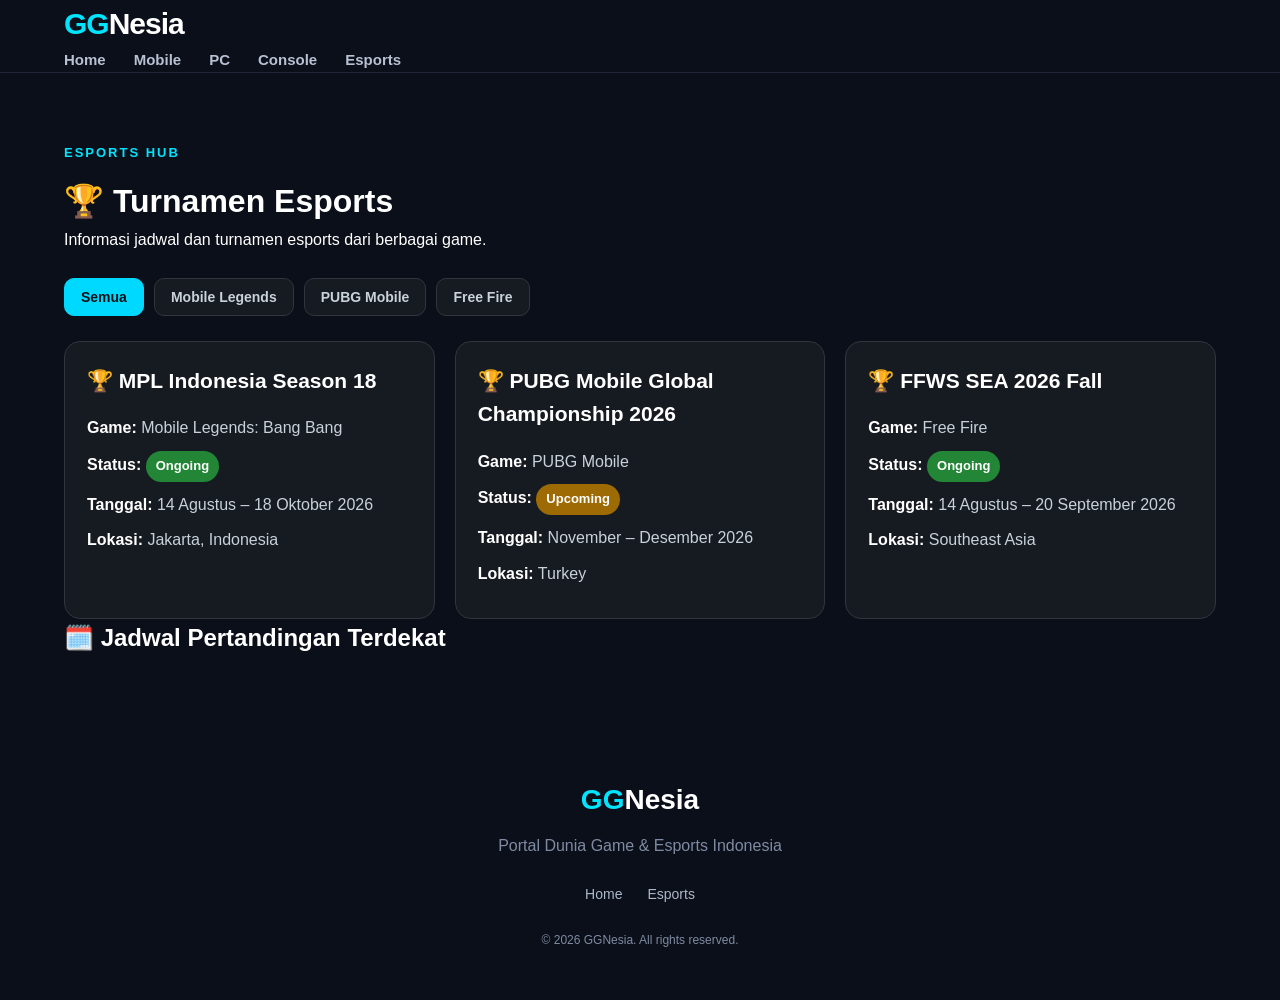
==== turnamen.html @ 0a623855 "Update turnamen.html" ====
<!DOCTYPE html>
<html lang="id">
<head>
    <meta charset="UTF-8">
    <meta name="viewport" content="width=device-width, initial-scale=1.0">
    <title>Turnamen Esports - GGNesia</title>
    <link rel="stylesheet" href="style.css">
</head>

<body>

<header class="header">
    <div class="container">
        <div class="logo">
            <span>GG</span>Nesia
        </div>

        <nav class="nav">
            <a href="index.html">Home</a>
            <a href="index.html">Mobile</a>
            <a href="index.html">PC</a>
            <a href="index.html">Console</a>
            <a href="index.html">Esports</a>
        </nav>
    </div>
</header>

<main class="container tournament-page">

    <p class="label">ESPORTS HUB</p>

    <h1>🏆 Turnamen Esports</h1>

    <p class="intro">
        Informasi jadwal dan turnamen esports dari berbagai game.
    </p>
<div class="tournament-filters">
    <button class="filter-btn active" data-game="all">Semua</button>
    <button class="filter-btn" data-game="Mobile Legends: Bang Bang">Mobile Legends</button>
    <button class="filter-btn" data-game="PUBG Mobile">PUBG Mobile</button>
    <button class="filter-btn" data-game="Free Fire">Free Fire</button>
</div>
    <div class="tournament-list" id="tournamentList"></div>
<h2 class="schedule-title">🗓️ Jadwal Pertandingan Terdekat</h2>

<div id="matchList"></div>
</main>

<footer class="footer">
    <div class="footer-logo">
        <span>GG</span>Nesia
    </div>

    <p>Portal Dunia Game & Esports Indonesia</p>

    <div class="footer-links">
        <a href="index.html">Home</a>
        <a href="index.html">Esports</a>
    </div>

    <p class="copyright">
        © 2026 GGNesia. All rights reserved.
    </p>
</footer>


<script>
let tournaments = [];

async function loadTournaments() {
    const list = document.getElementById("tournamentList");

    try {
        const response = await fetch("data/tournaments.json");
        tournaments = await response.json();

        showTournaments("all");
    } catch (error) {
        list.innerHTML = "<p>Gagal memuat data turnamen.</p>";
    }
}

function showTournaments(game) {
    const list = document.getElementById("tournamentList");

    const filtered = game === "all"
        ? tournaments
        : tournaments.filter(tournament => tournament.game === game);

    list.innerHTML = filtered.map(tournament => `
        <div class="tournament-card">
            <h2>🏆 ${tournament.name}</h2>
            <p><strong>Game:</strong> ${tournament.game}</p>
            <p><strong>Status:</strong> <span class="status-badge ${tournament.status.toLowerCase()}">${tournament.status}</span></p>
            <p><strong>Tanggal:</strong> ${tournament.date}</p>
            <p><strong>Lokasi:</strong> ${tournament.location}</p>
        </div>
    `).join("");
}
async function loadMatches() {
    const matchList = document.getElementById("matchList");

    try {
        const response = await fetch("data/matches.json");
        const matches = await response.json();

        matchList.innerHTML = matches.map(match => `
            <div class="match-card">
                <p class="match-tournament">${match.tournament}</p>
                <h3>${match.team1} ⚔️ ${match.team2}</h3>
                <p>📅 ${match.date}</p>
                <p>⏰ ${match.time}</p>
                <p>🎮 ${match.game}</p>
            </div>
        `).join("");

    } catch (error) {
        matchList.innerHTML = "<p>Gagal memuat jadwal pertandingan.</p>";
    }
}
document.querySelectorAll(".filter-btn").forEach(button => {
    button.addEventListener("click", () => {
        document.querySelectorAll(".filter-btn").forEach(btn => {
            btn.classList.remove("active");
        });

        button.classList.add("active");

        showTournaments(button.dataset.game);
    });
});

loadTournaments();
</script>


</body>
</html>
---- style.css ----
* {
    margin: 0;
    padding: 0;
    box-sizing: border-box;
}

html {
    scroll-behavior: smooth;
}

body {
    font-family: Arial, Helvetica, sans-serif;
    background: #0b0f19;
    color: #ffffff;
    line-height: 1.6;
}

a {
    color: inherit;
    text-decoration: none;
}

.container {
    width: 90%;
    max-width: 1200px;
    margin: auto;
}

/* HEADER */

.header {
    position: sticky;
    top: 0;
    z-index: 1000;
    background: #0b0f19;
    border-bottom: 1px solid #202637;
}

.header-content {
    min-height: 70px;
    display: flex;
    align-items: center;
    justify-content: space-between;
}

.logo {
    font-size: 30px;
    font-weight: 900;
    letter-spacing: -1px;
}

.logo span,
.footer-logo span {
    color: #00e5ff;
}

.nav {
    display: flex;
    gap: 28px;
}

.nav a {
    color: #b8c0d4;
    font-size: 15px;
    font-weight: 600;
    transition: 0.3s;
}

.nav a:hover {
    color: #00e5ff;
}

.menu-btn {
    display: none;
    background: none;
    border: none;
    color: white;
    font-size: 28px;
    cursor: pointer;
}


/* HERO */

.hero {
    min-height: 500px;
    display: flex;
    align-items: center;
    background:
        linear-gradient(90deg, #0b0f19 10%, rgba(11, 15, 25, 0.75) 50%, rgba(11, 15, 25, 0.25)),
        radial-gradient(circle at 80% 40%, #123b54, #0b0f19 55%);
    border-bottom: 1px solid #202637;
}

.hero-content {
    padding: 70px 0;
}

.hero-text {
    max-width: 650px;
}

.label {
    color: #00e5ff;
    font-size: 13px;
    font-weight: 800;
    letter-spacing: 2px;
    margin-bottom: 12px;
}

.hero h1 {
    font-size: clamp(40px, 6vw, 70px);
    line-height: 1.05;
    margin-bottom: 25px;
}

.hero h1 span {
    color: #00e5ff;
}

.hero p:not(.label) {
    color: #b8c0d4;
    font-size: 18px;
    max-width: 600px;
    margin-bottom: 30px;
}

.hero-button {
    display: inline-block;
    padding: 14px 22px;
    background: #00e5ff;
    color: #061018;
    border-radius: 8px;
    font-weight: 800;
    transition: 0.3s;
}

.hero-button:hover {
    transform: translateY(-3px);
}


/* CATEGORY */

.categories {
    padding: 45px 0;
    border-bottom: 1px solid #202637;
}

.categories h2 {
    margin-bottom: 20px;
}

.category-list {
    display: flex;
    gap: 12px;
    flex-wrap: wrap;
}

.category-list a {
    padding: 10px 17px;
    background: #151b29;
    border: 1px solid #293247;
    border-radius: 30px;
    color: #cbd2e1;
    font-size: 14px;
    transition: 0.3s;
}

.category-list a:hover {
    background: #00e5ff;
    color: #061018;
    border-color: #00e5ff;
}


/* SECTION TITLE */

main {
    padding: 70px 0;
}

.section-title {
    display: flex;
    align-items: end;
    justify-content: space-between;
    margin-bottom: 30px;
}

.section-title h2 {
    font-size: 32px;
}

.section-title > a {
    color: #00e5ff;
    font-weight: 700;
}


/* NEWS */

.news-grid {
    display: grid;
    grid-template-columns: repeat(3, 1fr);
    gap: 25px;
}

.news-card {
    background: #121827;
    border: 1px solid #242d40;
    border-radius: 12px;
    overflow: hidden;
    transition: 0.3s;
}

.news-card:hover {
    transform: translateY(-6px);
    border-color: #00e5ff;
}

.news-image {
    height: 210px;
    background:
        linear-gradient(135deg, #12384a, #151c2c);
    display: flex;
    align-items: end;
    padding: 15px;
}

.news-image.image-two {
    background:
        linear-gradient(135deg, #382b13, #171b2c);
}

.news-image.image-three {
    background:
        linear-gradient(135deg, #321a3b, #121b2c);
}

.news-image span {
    background: #00e5ff;
    color: #061018;
    padding: 6px 10px;
    border-radius: 5px;
    font-size: 11px;
    font-weight: 900;
}

.news-content {
    padding: 22px;
}

.news-content small {
    color: #7f8ba3;
    font-size: 12px;
}

.news-content h3 {
    font-size: 20px;
    line-height: 1.3;
    margin: 10px 0 12px;
}

.news-content p {
    color: #9da7bb;
    font-size: 14px;
    margin-bottom: 18px;
}

.news-content a {
    color: #00e5ff;
    font-size: 14px;
    font-weight: 700;
}


/* ESPORTS */

.esports {
    padding: 70px 0;
    background: #080c14;
    border-top: 1px solid #202637;
    border-bottom: 1px solid #202637;
}

.esports-grid {
    display: grid;
    grid-template-columns:  1fr;
    gap: 0;
    background: #121827;
    border: 1px solid #242d40;
    border-radius: 14px;
    overflow: hidden;
}

.esports-card {
    padding: 30px;
    background: #121827;
    border: 1px solid #242d40;
    border-radius: 12px;
    transition: 0.3s;
}

.esports-card:hover {
    border-color: #00e5ff;
    transform: translateY(-5px);
}

.esports-icon {
    font-size: 38px;
    margin-bottom: 15px;
}

.esports-card h3 {
    margin-bottom: 8px;
    font-size: 22px;
}

.esports-links {
    display: flex;
    gap: 12px;
    margin-top: 25px;
    flex-wrap: wrap;
}

.esports-links a {
    display: inline-block;
    padding: 12px 18px;
    background: #0b0f19;
    border: 1px solid #242d40;
    border-radius: 8px;
    color: #ffffff;
    text-decoration: none;
    font-weight: 700;
    transition: 0.3s;
}

.esports-links a:hover {
    border-color: #00e5ff;
    color: #00e5ff;
}


/* FOOTER */

.footer {
    padding: 50px 0;
    text-align: center;
}

.footer-logo {
    font-size: 28px;
    font-weight: 900;
    margin-bottom: 10px;
}

.footer p {
    color: #7f8ba3;
}

.footer-links {
    display: flex;
    justify-content: center;
    gap: 25px;
    margin: 25px 0;
}

.footer-links a {
    color: #aeb7c9;
    font-size: 14px;
}

.footer-links a:hover {
    color: #00e5ff;
}

.copyright {
    font-size: 12px;
}


/* MOBILE */

@media (max-width: 768px) {

    .nav {
        display: none;
        position: absolute;
        top: 70px;
        left: 0;
        width: 100%;
        padding: 20px;
        background: #0b0f19;
        border-bottom: 1px solid #202637;
        flex-direction: column;
        gap: 18px;
    }

    .nav.active {
        display: flex;
    }

    .menu-btn {
        display: block;
    }

    .hero {
        min-height: 450px;
    }

    .hero h1 {
        font-size: 43px;
    }

    .hero p:not(.label) {
        font-size: 16px;
    }

    .news-grid,
    .esports-grid {
        grid-template-columns: 1fr;
    }

    .section-title {
        align-items: start;
        gap: 15px;
        flex-direction: column;
    }

    .footer-links {
        flex-direction: column;
        gap: 12px;
    }
}.  
.news-card h3 {
    overflow: visible;
    display: block;
    -webkit-line-clamp: unset;
    line-clamp: unset;
}
/* =========================
   TURNAMEN ESPORTS
========================= */

.tournament-list {
    display: grid;
    grid-template-columns: repeat(auto-fit, minmax(280px, 1fr));
    gap: 20px;
    margin-top: 25px;
}

.tournament-card {
    background: #161b22;
    border: 1px solid #30363d;
    border-radius: 16px;
    padding: 22px;
    transition: 0.3s;
}

.tournament-card:hover {
    transform: translateY(-5px);
    border-color: #58a6ff;
}

.tournament-card h2 {
    margin-bottom: 18px;
    font-size: 21px;
}

.tournament-card p {
    margin: 10px 0;
    color: #c9d1d9;
}

.tournament-card strong {
    color: #ffffff;
}
.status-badge {
    display: inline-block;
    padding: 5px 10px;
    border-radius: 20px;
    font-size: 13px;
    font-weight: 700;
}

.status-badge.ongoing {
    background: #238636;
    color: #ffffff;
}

.status-badge.upcoming {
    background: #9e6a03;
    color: #ffffff;
}

.status-badge.finished {
    background: #8b949e;
    color: #ffffff;
}
.tournament-filters {
    display: flex;
    gap: 10px;
    flex-wrap: wrap;
    margin: 25px 0;
}

.filter-btn {
    background: #161b22;
    color: #c9d1d9;
    border: 1px solid #30363d;
    border-radius: 10px;
    padding: 10px 16px;
    font-size: 14px;
    font-weight: 600;
    cursor: pointer;
}

.filter-btn:hover {
    border-color: #00d9ff;
    color: #00d9ff;
}

.filter-btn.active {
    background: #00d9ff !important;
    color: #081018 !important;
    border-color: #00d9ff !important;
}
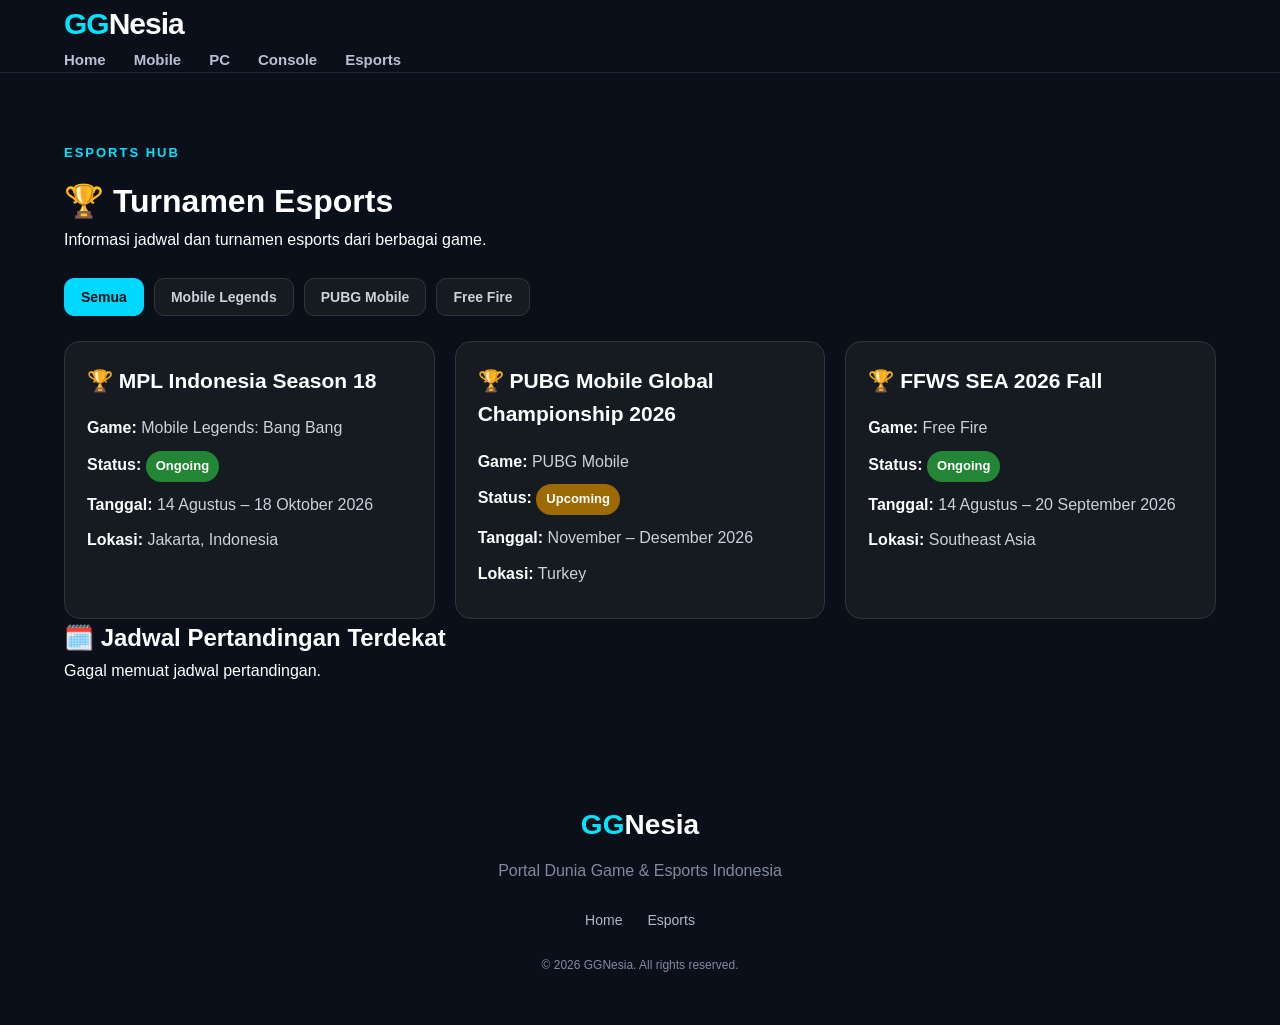
==== commit fa949c6e: "Update turnamen.html" ====
--- a/turnamen.html
+++ b/turnamen.html
@@ -131,6 +131,7 @@
 });
 
 loadTournaments();
+loadMatches();
 </script>
 
 
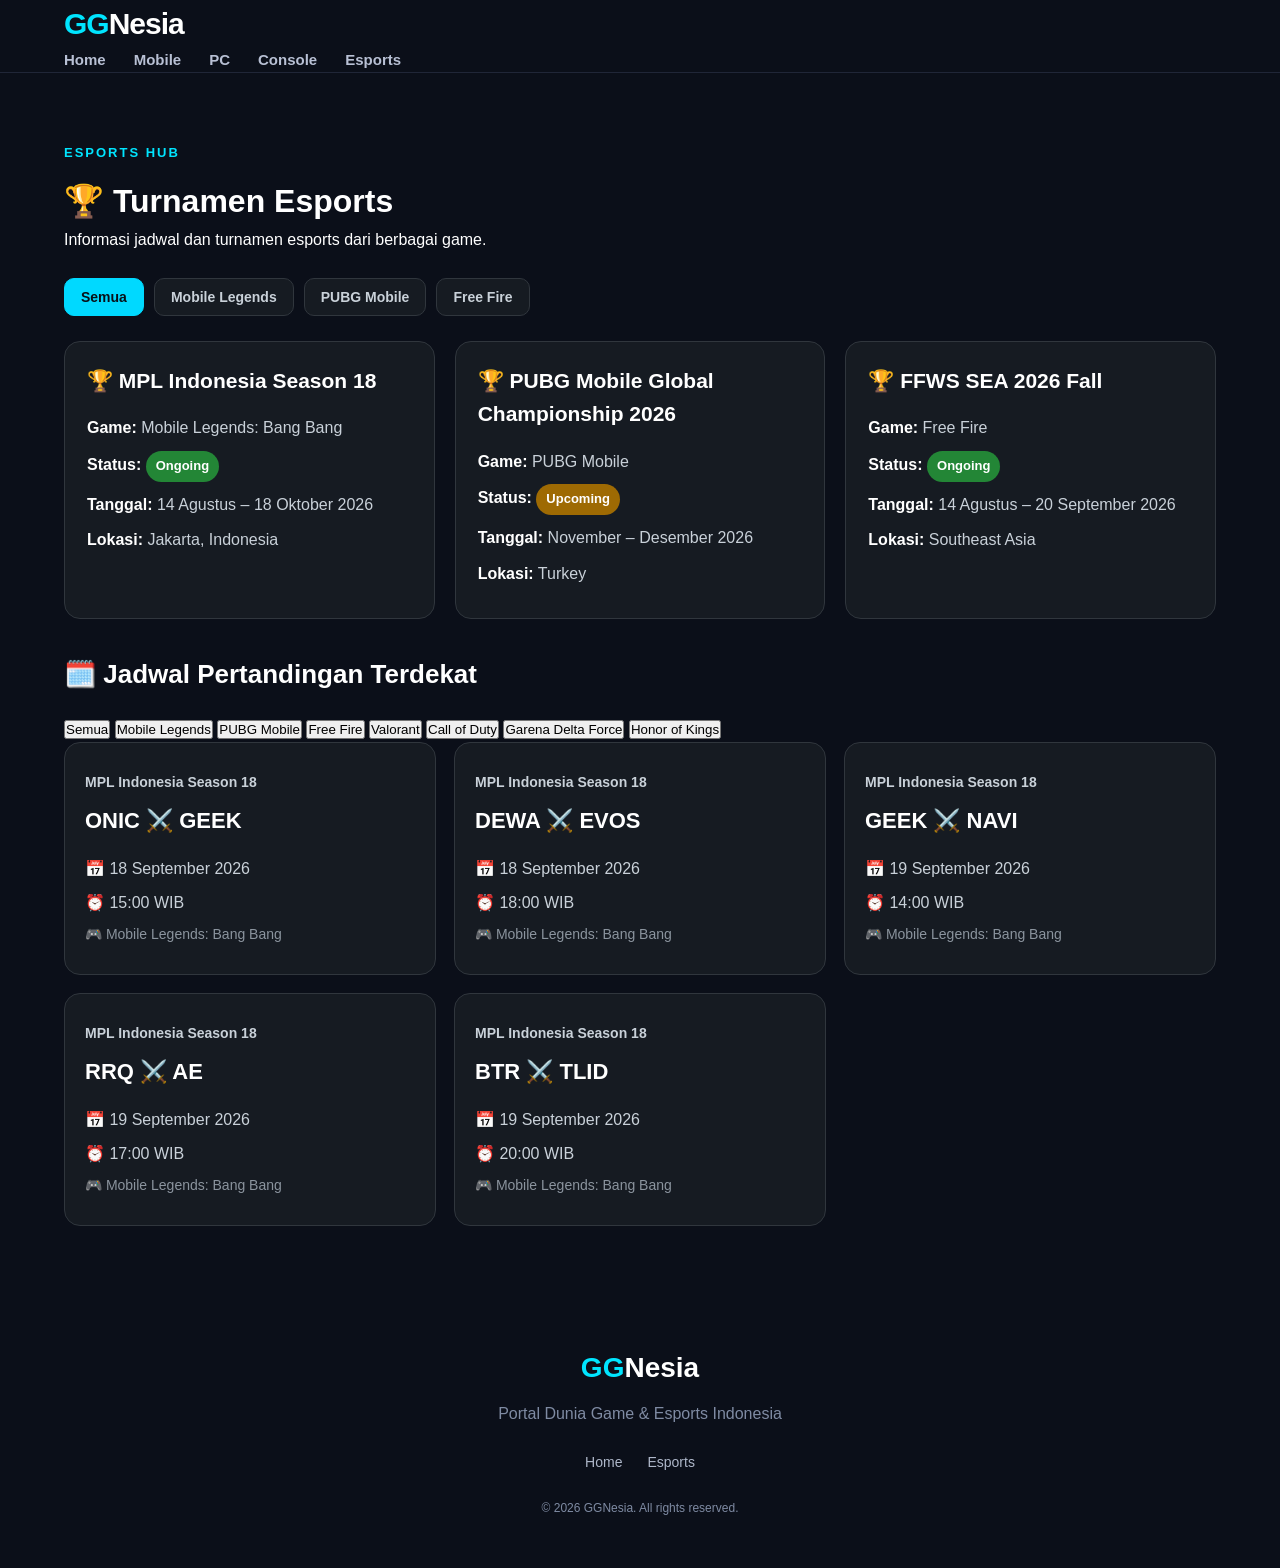
==== commit dc806a30: "Update turnamen.html" ====
--- a/turnamen.html
+++ b/turnamen.html
@@ -42,6 +42,17 @@
 </div>
     <div class="tournament-list" id="tournamentList"></div>
 <h2 class="schedule-title">🗓️ Jadwal Pertandingan Terdekat</h2>
+
+<div class="match-filters">
+    <button class="match-filter-btn active" data-game="all">Semua</button>
+    <button class="match-filter-btn" data-game="Mobile Legends: Bang Bang">Mobile Legends</button>
+    <button class="match-filter-btn" data-game="PUBG Mobile">PUBG Mobile</button>
+    <button class="match-filter-btn" data-game="Free Fire">Free Fire</button>
+    <button class="match-filter-btn" data-game="Valorant">Valorant</button>
+    <button class="match-filter-btn" data-game="Call of Duty">Call of Duty</button>
+    <button class="match-filter-btn" data-game="Garena Delta Force">Garena Delta Force</button>
+    <button class="match-filter-btn" data-game="Honor of Kings">Honor of Kings</button>
+</div>
 
 <div id="matchList"></div>
 </main>
--- a/style.css
+++ b/style.css
@@ -525,3 +525,54 @@
     color: #081018 !important;
     border-color: #00d9ff !important;
 }
+/* =========================
+   JADWAL PERTANDINGAN
+========================= */
+
+.schedule-title {
+    margin-top: 35px;
+    margin-bottom: 20px;
+    font-size: 26px;
+}
+
+#matchList {
+    display: grid;
+    grid-template-columns: repeat(auto-fit, minmax(280px, 1fr));
+    gap: 18px;
+}
+
+.match-card {
+    background: #161b22;
+    border: 1px solid #30363d;
+    border-radius: 16px;
+    padding: 20px;
+    transition: 0.3s;
+}
+
+.match-card:hover {
+    transform: translateY(-4px);
+    border-color: #00d9ff;
+}
+
+.match-tournament {
+    color: #00d9ff;
+    font-size: 14px;
+    font-weight: 700;
+    margin-bottom: 12px;
+}
+
+.match-card h3 {
+    font-size: 22px;
+    margin: 10px 0 18px;
+    color: #ffffff;
+}
+
+.match-card p {
+    margin: 8px 0;
+    color: #c9d1d9;
+}
+
+.match-card p:last-child {
+    color: #8b949e;
+    font-size: 14px;
+}
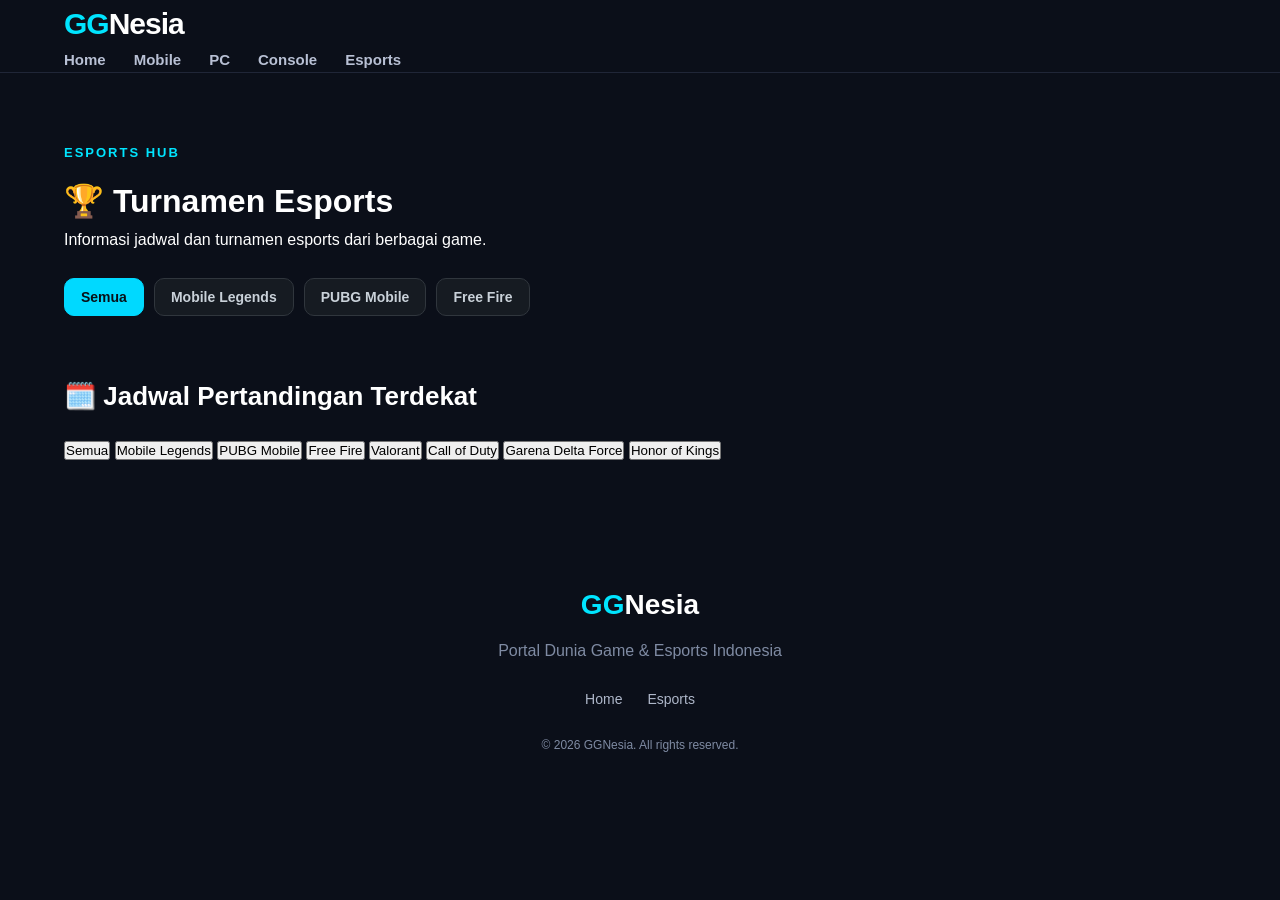
==== commit 51821b23: "Update turnamen.html" ====
--- a/turnamen.html
+++ b/turnamen.html
@@ -108,14 +108,18 @@
         </div>
     `).join("");
 }
-async function loadMatches() {
+async function loadMatches(game = "all") {
     const matchList = document.getElementById("matchList");
 
     try {
         const response = await fetch("data/matches.json");
         const matches = await response.json();
 
-        matchList.innerHTML = matches.map(match => `
+        const filteredMatches = game === "all"
+            ? matches
+            : matches.filter(match => match.game === game);
+
+        matchList.innerHTML = filteredMatches.map(match => `
             <div class="match-card">
                 <p class="match-tournament">${match.tournament}</p>
                 <h3>${match.team1} ⚔️ ${match.team2}</h3>
@@ -128,6 +132,7 @@
     } catch (error) {
         matchList.innerHTML = "<p>Gagal memuat jadwal pertandingan.</p>";
     }
+}
 }
 document.querySelectorAll(".filter-btn").forEach(button => {
     button.addEventListener("click", () => {
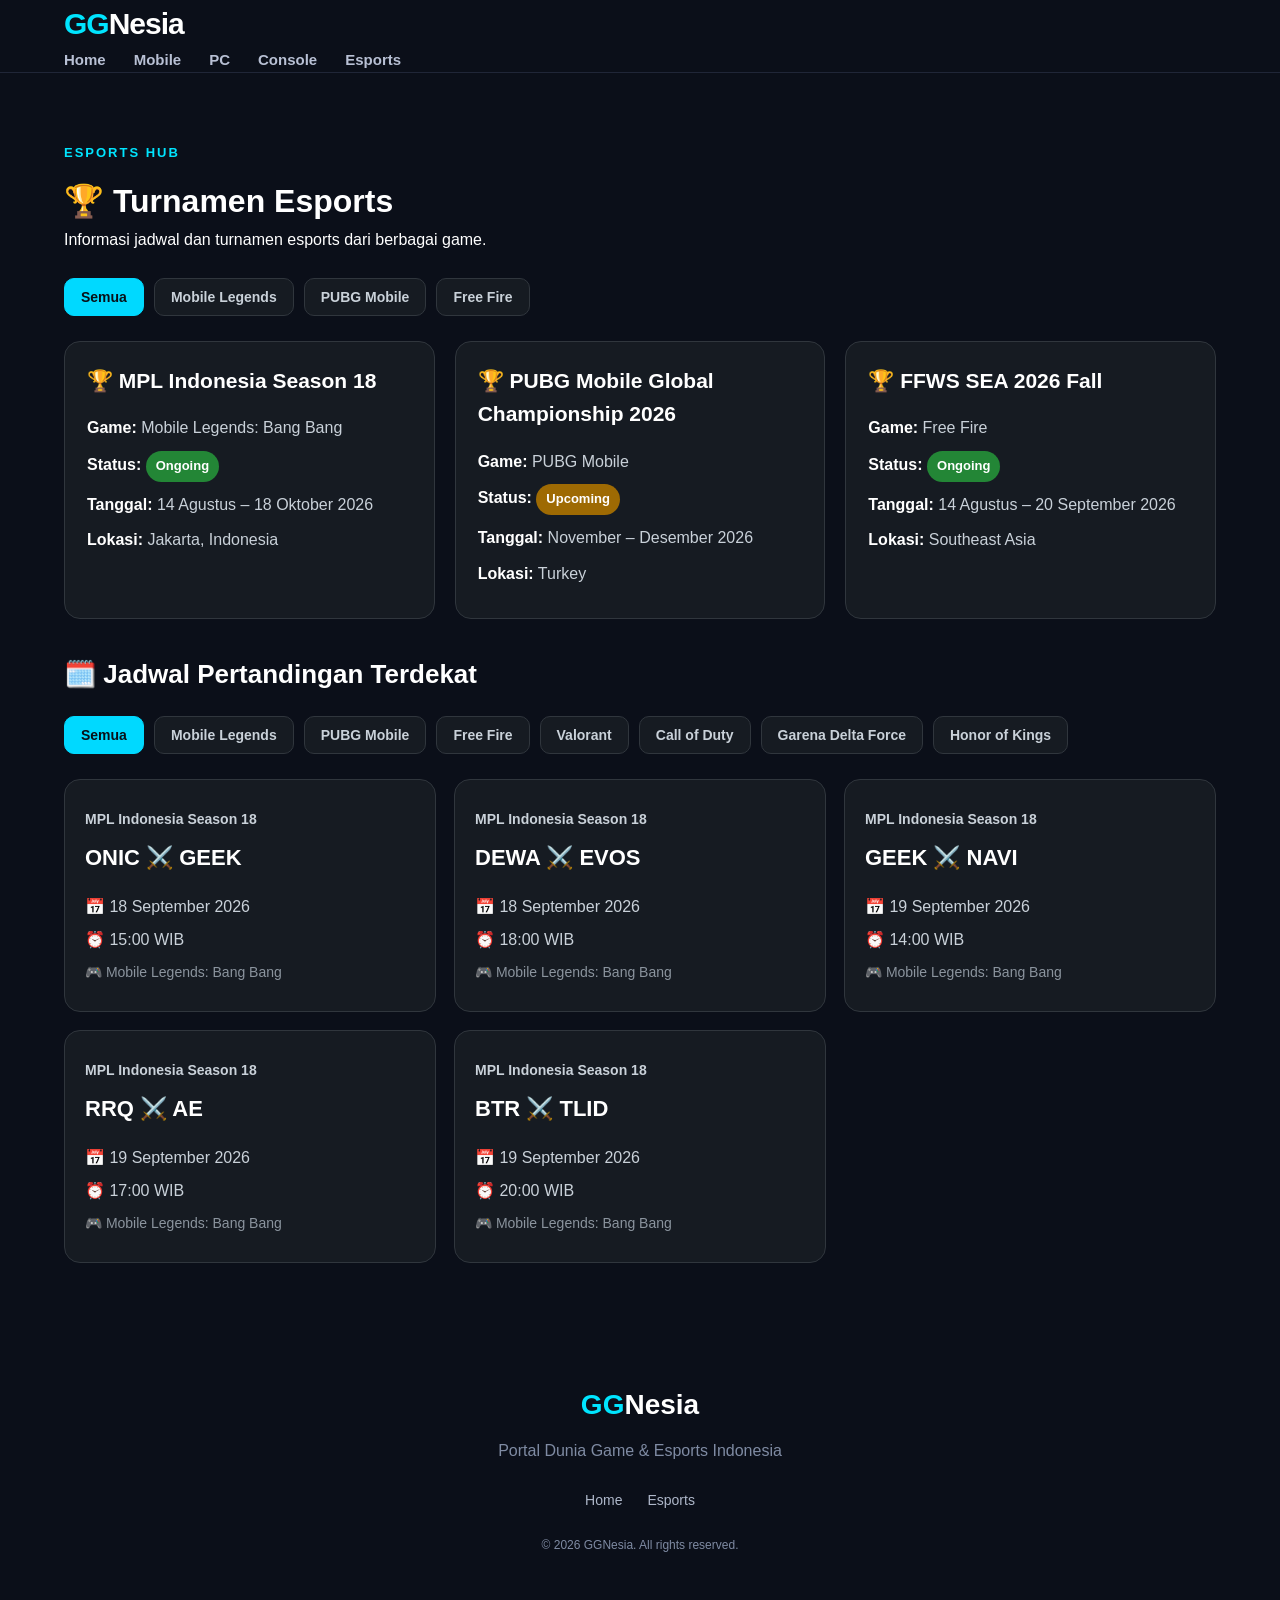
==== commit f8b21c3b: "Update turnamen.html" ====
--- a/turnamen.html
+++ b/turnamen.html
@@ -133,7 +133,17 @@
         matchList.innerHTML = "<p>Gagal memuat jadwal pertandingan.</p>";
     }
 }
-}
+document.querySelectorAll(".match-filter-btn").forEach(button => {
+    button.addEventListener("click", () => {
+        document.querySelectorAll(".match-filter-btn").forEach(btn => {
+            btn.classList.remove("active");
+        });
+
+        button.classList.add("active");
+
+        loadMatches(button.dataset.game);
+    });
+});
 document.querySelectorAll(".filter-btn").forEach(button => {
     button.addEventListener("click", () => {
         document.querySelectorAll(".filter-btn").forEach(btn => {
--- a/style.css
+++ b/style.css
@@ -576,3 +576,35 @@
     color: #8b949e;
     font-size: 14px;
 }
+/* =========================
+   FILTER JADWAL PERTANDINGAN
+========================= */
+
+.match-filters {
+    display: flex;
+    gap: 10px;
+    flex-wrap: wrap;
+    margin: 20px 0 25px;
+}
+
+.match-filter-btn {
+    background: #161b22 !important;
+    color: #c9d1d9 !important;
+    border: 1px solid #30363d !important;
+    border-radius: 10px !important;
+    padding: 10px 16px !important;
+    font-size: 14px !important;
+    font-weight: 600 !important;
+    cursor: pointer !important;
+}
+
+.match-filter-btn:hover {
+    border-color: #00d9ff !important;
+    color: #00d9ff !important;
+}
+
+.match-filter-btn.active {
+    background: #00d9ff !important;
+    color: #081018 !important;
+    border-color: #00d9ff !important;
+}
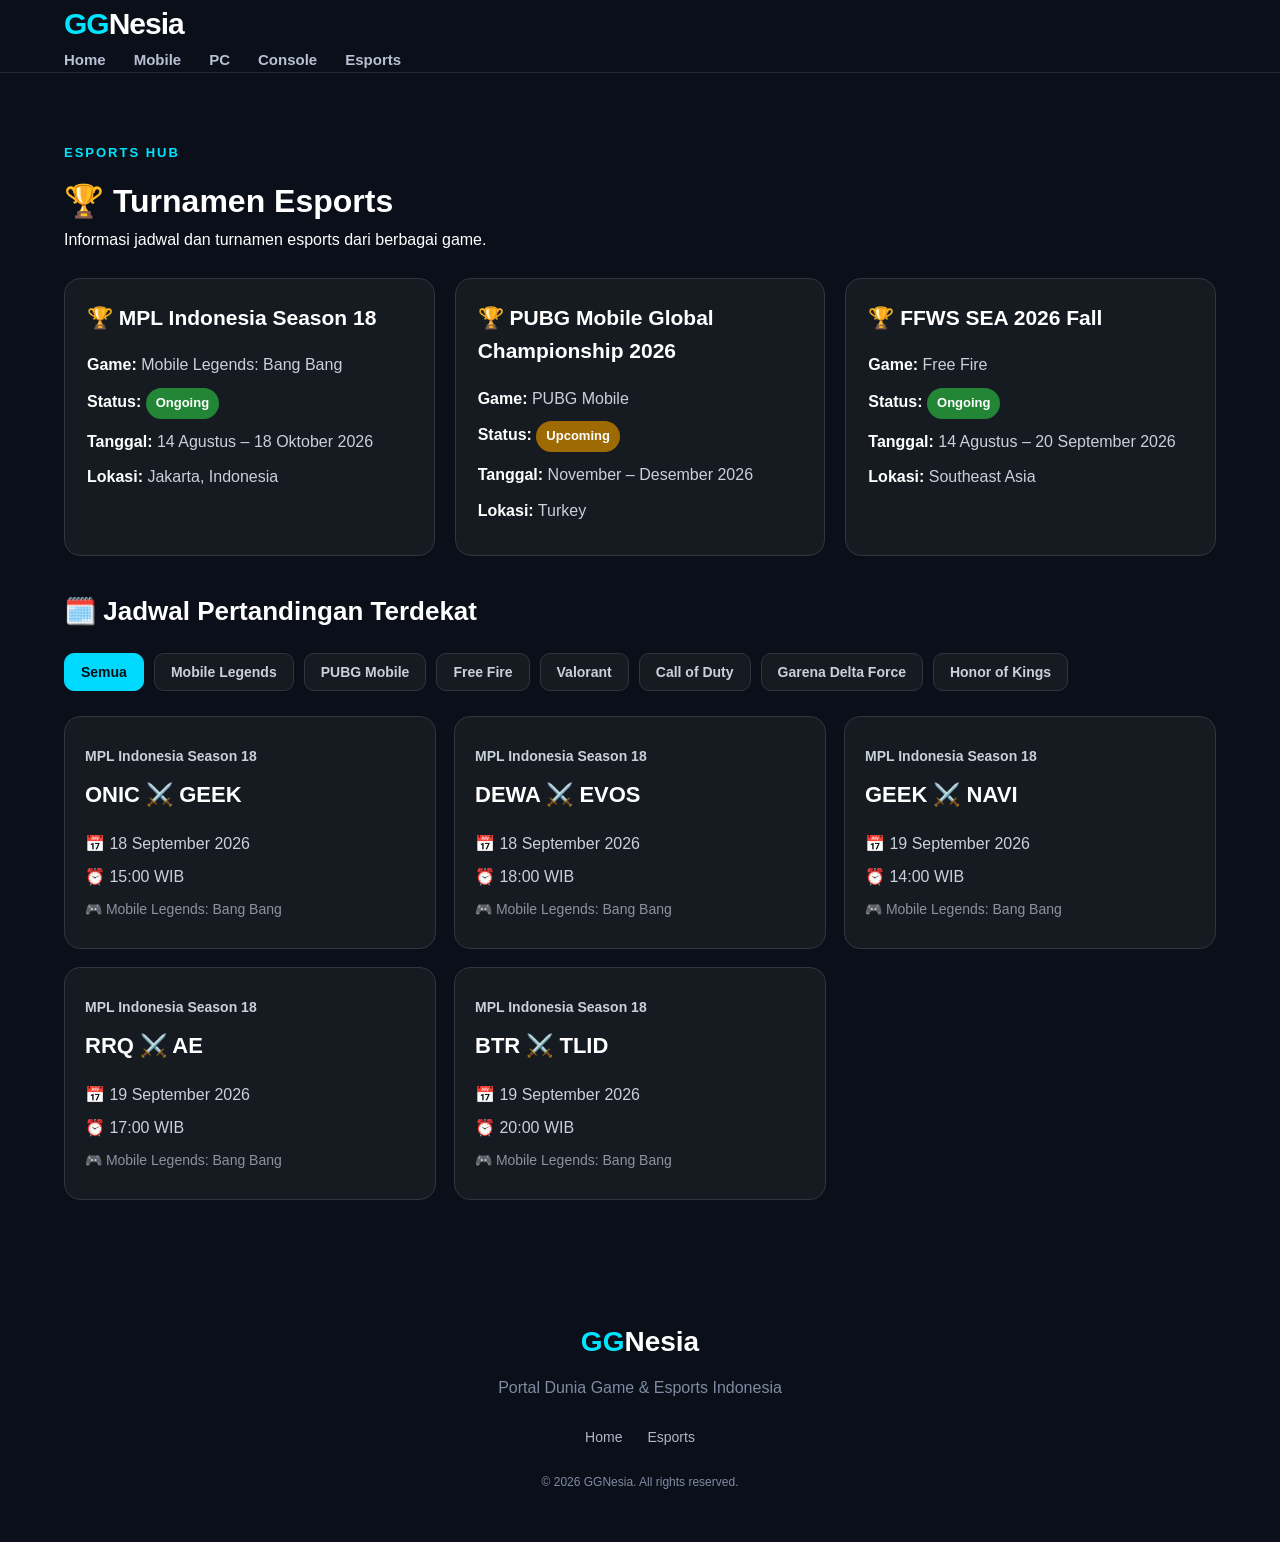
==== commit 796ca14b: "Update turnamen.html" ====
--- a/turnamen.html
+++ b/turnamen.html
@@ -34,12 +34,7 @@
     <p class="intro">
         Informasi jadwal dan turnamen esports dari berbagai game.
     </p>
-<div class="tournament-filters">
-    <button class="filter-btn active" data-game="all">Semua</button>
-    <button class="filter-btn" data-game="Mobile Legends: Bang Bang">Mobile Legends</button>
-    <button class="filter-btn" data-game="PUBG Mobile">PUBG Mobile</button>
-    <button class="filter-btn" data-game="Free Fire">Free Fire</button>
-</div>
+
     <div class="tournament-list" id="tournamentList"></div>
 <h2 class="schedule-title">🗓️ Jadwal Pertandingan Terdekat</h2>
 
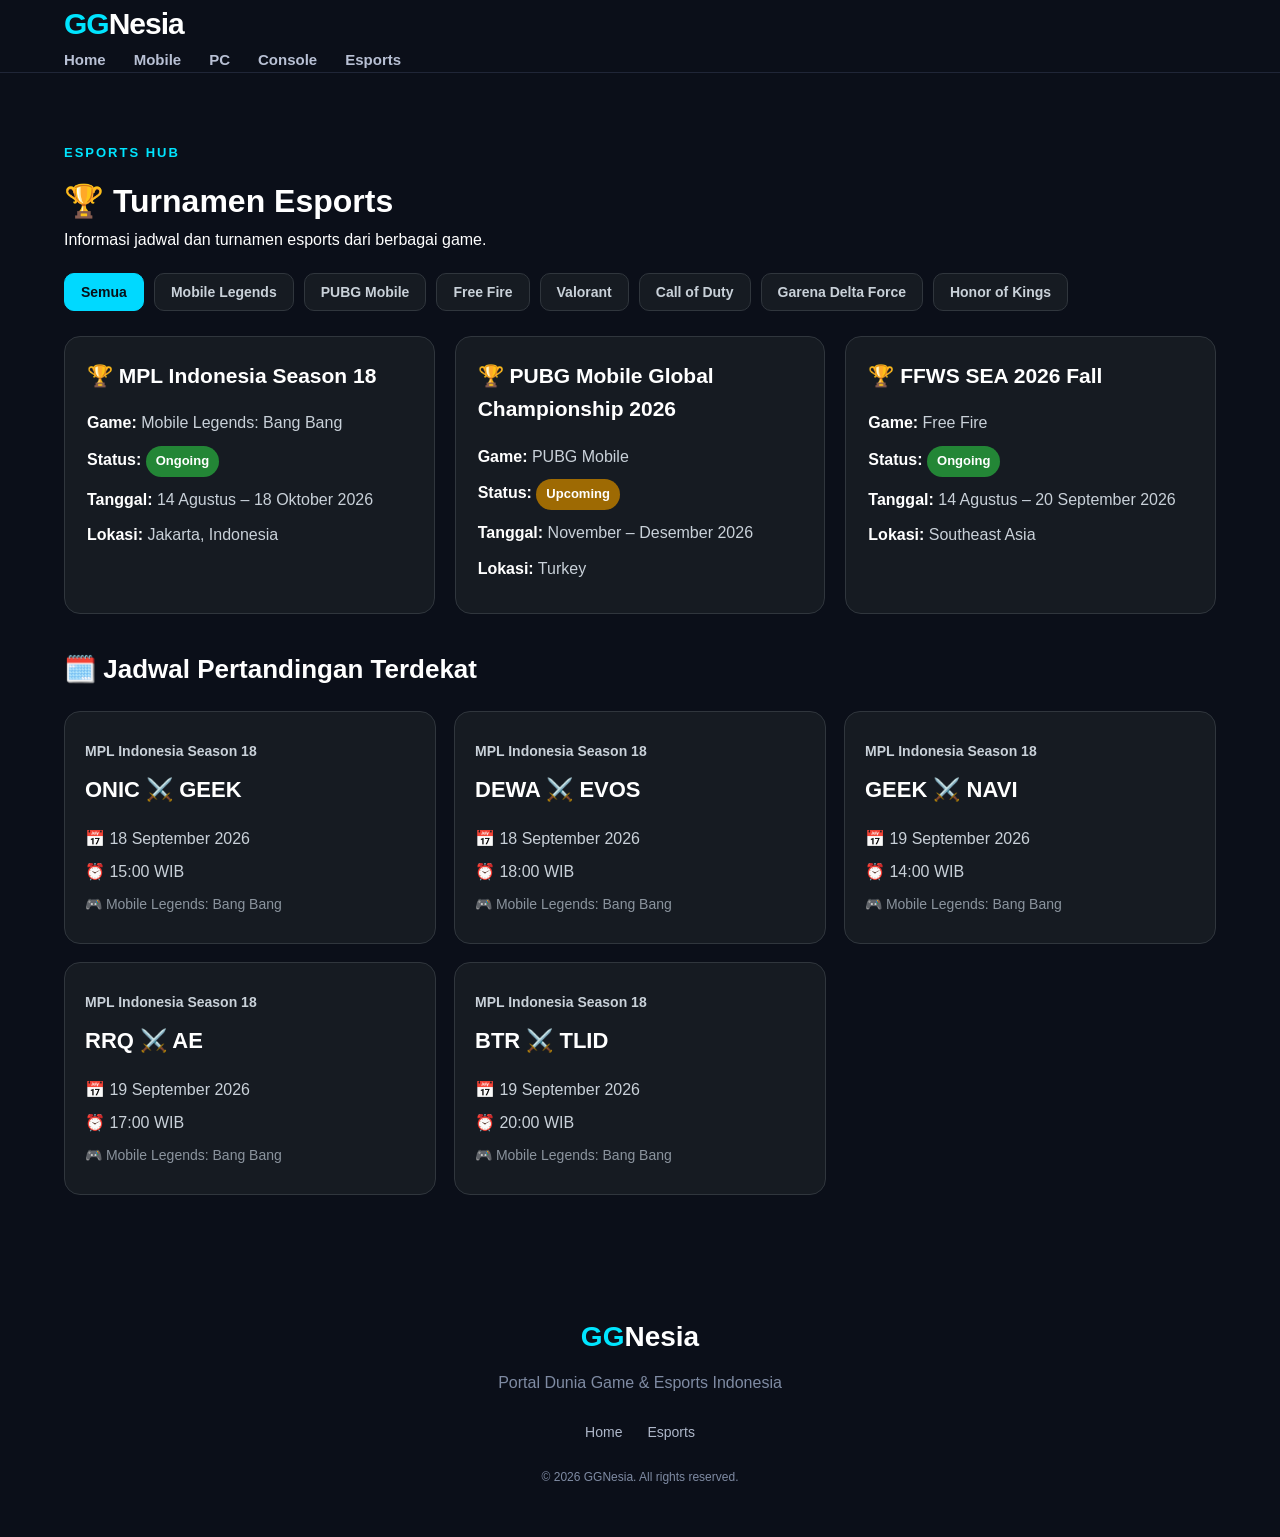
==== commit 47480997: "Update turnamen.html" ====
--- a/turnamen.html
+++ b/turnamen.html
@@ -34,10 +34,6 @@
     <p class="intro">
         Informasi jadwal dan turnamen esports dari berbagai game.
     </p>
-
-    <div class="tournament-list" id="tournamentList"></div>
-<h2 class="schedule-title">🗓️ Jadwal Pertandingan Terdekat</h2>
-
 <div class="match-filters">
     <button class="match-filter-btn active" data-game="all">Semua</button>
     <button class="match-filter-btn" data-game="Mobile Legends: Bang Bang">Mobile Legends</button>
@@ -48,6 +44,10 @@
     <button class="match-filter-btn" data-game="Garena Delta Force">Garena Delta Force</button>
     <button class="match-filter-btn" data-game="Honor of Kings">Honor of Kings</button>
 </div>
+    <div class="tournament-list" id="tournamentList"></div>
+<h2 class="schedule-title">🗓️ Jadwal Pertandingan Terdekat</h2>
+
+
 
 <div id="matchList"></div>
 </main>
